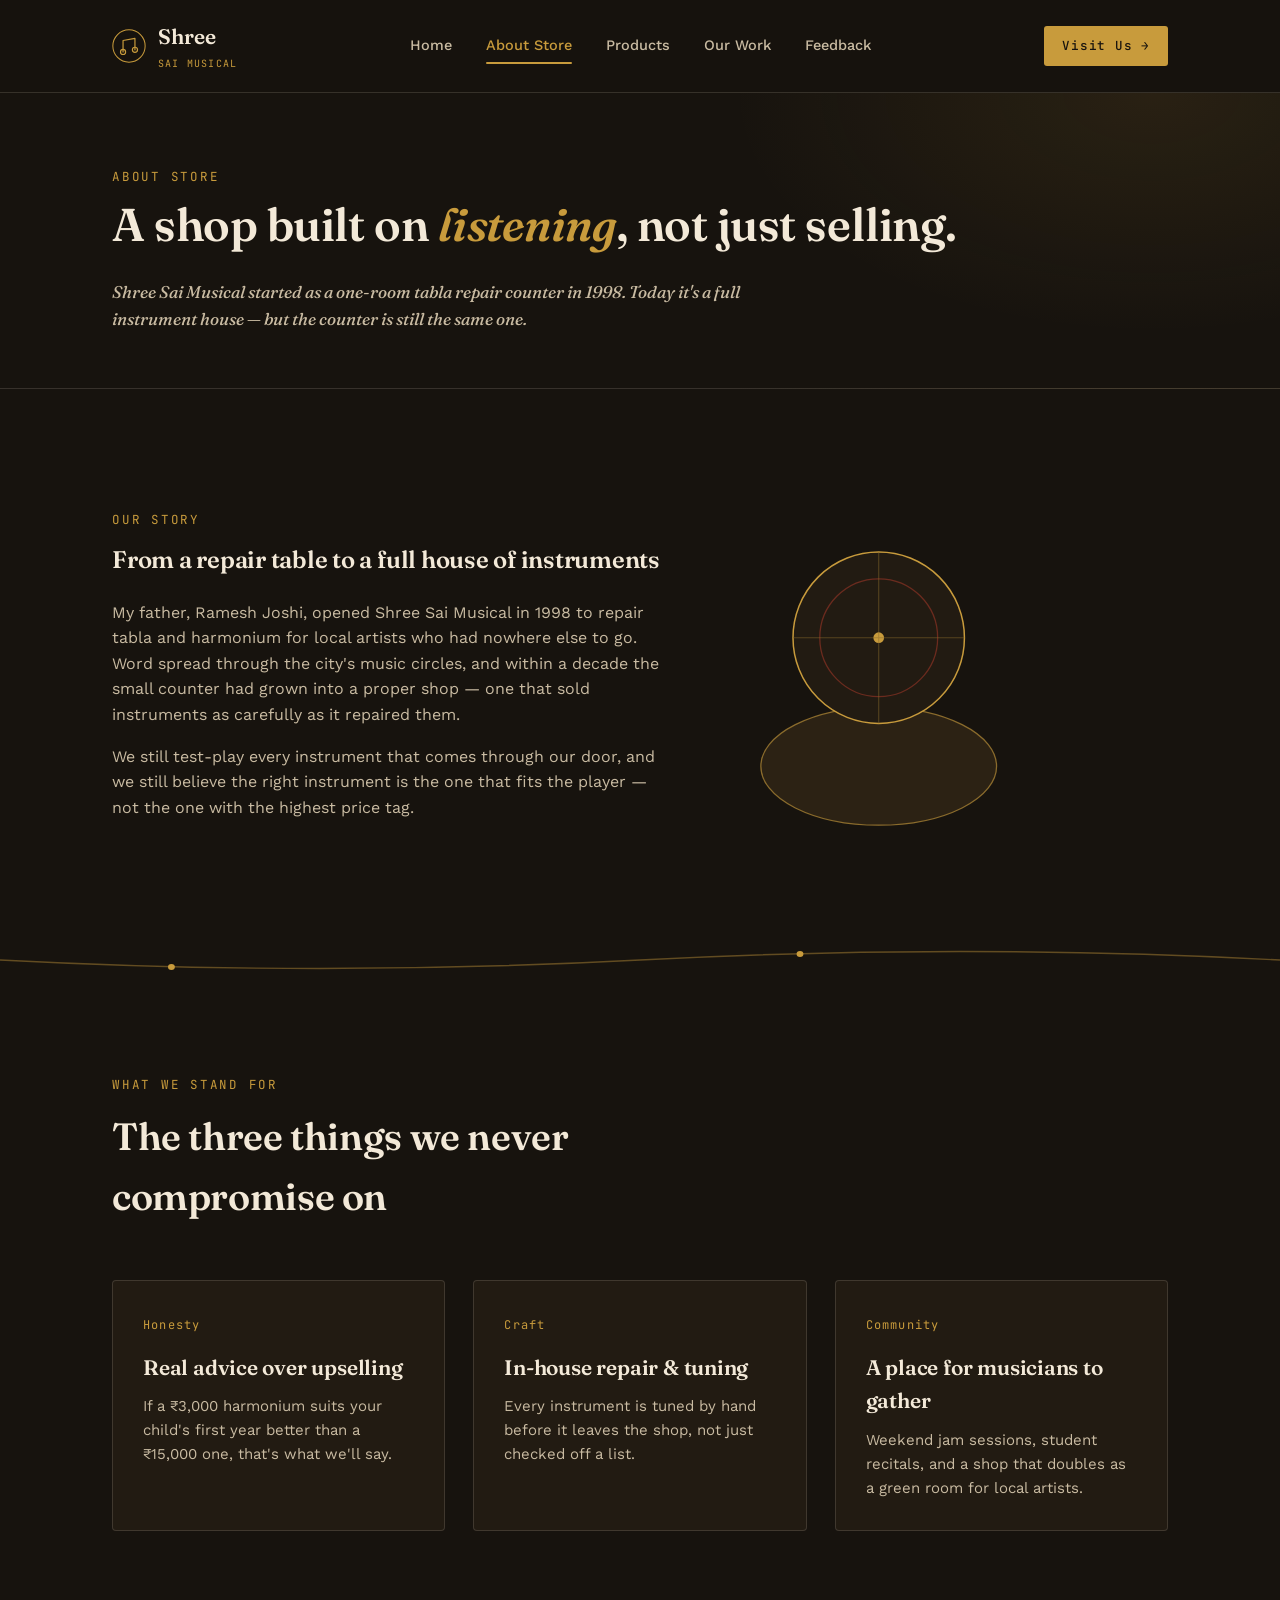
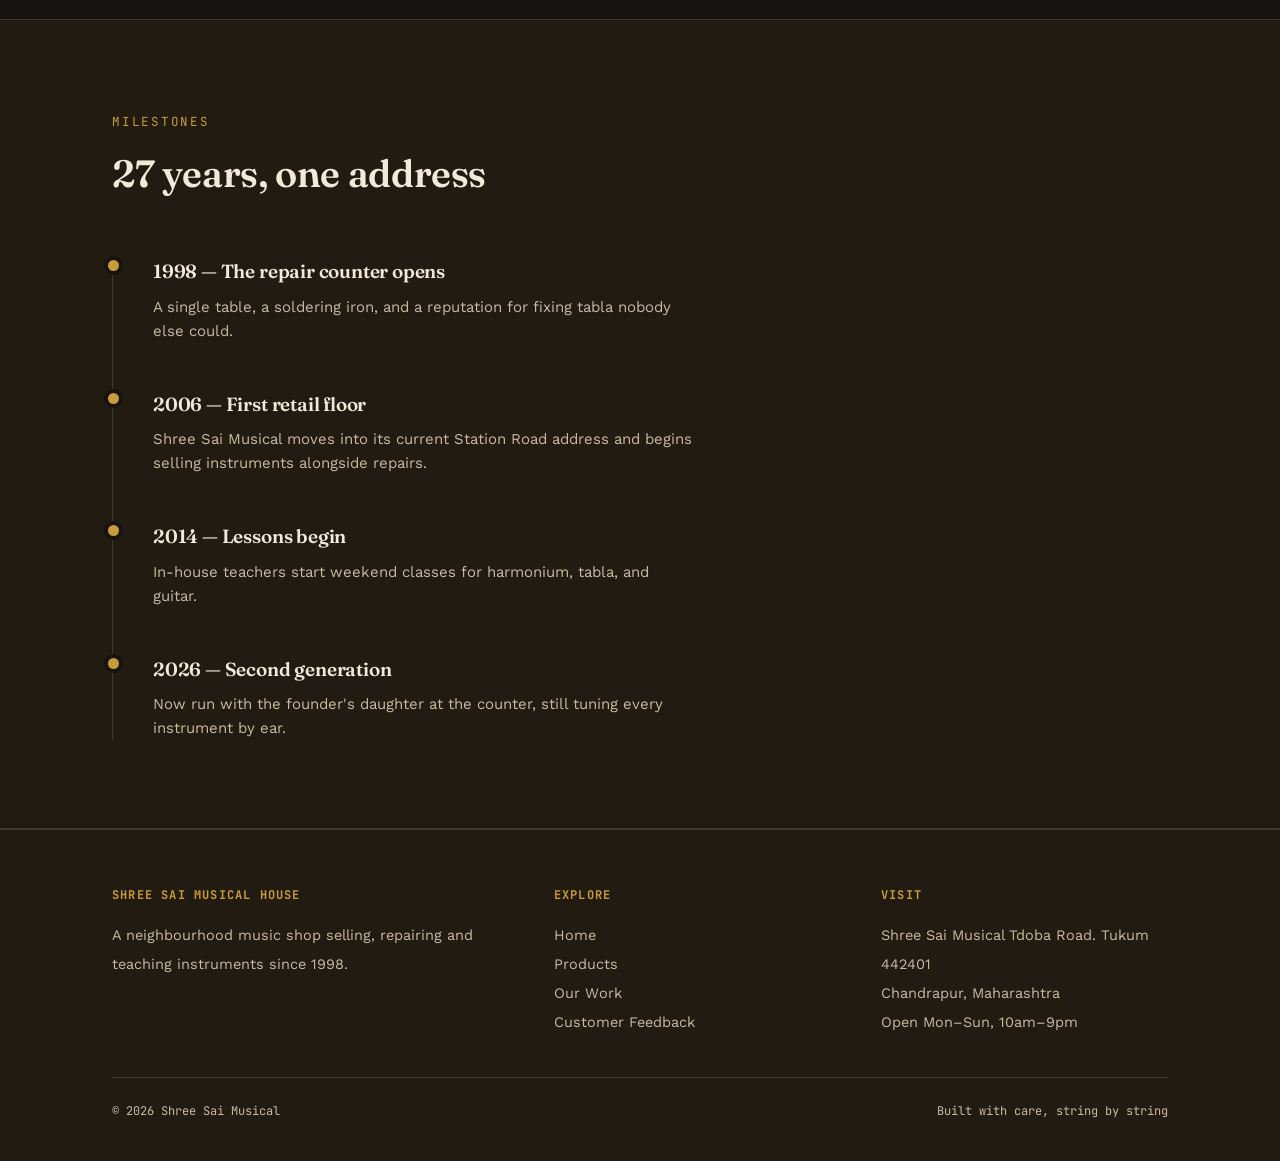
==== about.html @ 944e34e3 "Add files via upload" ====
<!DOCTYPE html>
<html lang="en">
<head>
<meta charset="UTF-8">
<meta name="viewport" content="width=device-width, initial-scale=1.0">
<title>About Store — Shree Sai Musical</title>
<link rel="stylesheet" href="styles.css">
</head>
<body>

<header class="site-header">
  <nav class="nav">
    <a href="index.html" class="brand">
      <svg class="brand-mark" viewBox="0 0 40 40" fill="none">
        <circle cx="20" cy="20" r="19" stroke="#C89B3C" stroke-width="1.2"/>
        <path d="M13 27V13.5L27 11v13.5" stroke="#C89B3C" stroke-width="1.4" stroke-linecap="round" stroke-linejoin="round"/>
        <circle cx="13" cy="27" r="3" stroke="#C89B3C" stroke-width="1.4"/>
        <circle cx="27" cy="24.5" r="3" stroke="#C89B3C" stroke-width="1.4"/>
      </svg>
      <span>Shree<small> Sai Musical</small></span>
    </a>
    <ul class="nav-links">
      <li><a href="index.html">Home</a></li>
      <li><a href="about.html" class="active">About Store</a></li>
      <li><a href="products.html">Products</a></li>
      <li><a href="work.html">Our Work</a></li>
      <li><a href="feedback.html">Feedback</a></li>
    </ul>
    <a href="feedback.html" class="nav-cta">Visit Us →</a>
  </nav>
</header>

<section class="page-hero">
  <div class="wrap">
    <span class="eyebrow">About Store</span>
    <h1>A shop built on <em style="color:var(--brass); font-style:italic;">listening</em>, not just selling.</h1>
    <p class="lede">Shree Sai Musical started as a one-room tabla repair counter in 1998. Today it's a full instrument house — but the counter is still the same one.</p>
  </div>
</section>

<section>
  <div class="wrap hero-grid">
    <div>
      <span class="eyebrow">Our Story</span>
      <h2 style="margin-top:10px;">From a repair table to a full house of instruments</h2>
      <p style="margin-top:20px; color:var(--paper-dim); max-width:56ch;">
        My father, Ramesh Joshi, opened Shree Sai Musical in 1998 to repair tabla and harmonium for local artists who had nowhere else to go.
        Word spread through the city's music circles, and within a decade the small counter had grown into a proper shop — one that
        sold instruments as carefully as it repaired them.
      </p>
      <p style="margin-top:16px; color:var(--paper-dim); max-width:56ch;">
        We still test-play every instrument that comes through our door, and we still believe the right instrument is the one that
        fits the player — not the one with the highest price tag.
      </p>
    </div>
    <div class="hero-art">
      <svg viewBox="0 0 420 340" width="100%">
        <ellipse cx="150" cy="270" rx="110" ry="55" fill="#2C2214" stroke="#8A6B2C" stroke-width="1.2"/>
        <ellipse cx="150" cy="150" rx="80" ry="80" fill="#221B12" stroke="#C89B3C" stroke-width="1.4"/>
        <ellipse cx="150" cy="150" rx="55" ry="55" fill="none" stroke="#8A3324" stroke-width="1.2" opacity="0.7"/>
        <circle cx="150" cy="150" r="5" fill="#C89B3C"/>
        <g stroke="#8A6B2C" stroke-width="1" opacity="0.5">
          <line x1="70" y1="150" x2="230" y2="150"/>
          <line x1="150" y1="70" x2="150" y2="230"/>
        </g>
      </svg>
    </div>
  </div>
</section>

<svg class="string-divider" viewBox="0 0 1120 46" preserveAspectRatio="none">
  <path d="M0,23 Q280,40 560,23 T1120,23"/>
  <circle cx="150" cy="30" r="3"/>
  <circle cx="700" cy="17" r="3"/>
</svg>

<section>
  <div class="wrap">
    <div class="section-head">
      <span class="eyebrow">What We Stand For</span>
      <h2>The three things we never compromise on</h2>
    </div>
    <div class="grid grid-3">
      <div class="card">
        <span class="num">Honesty</span>
        <h3>Real advice over upselling</h3>
        <p>If a ₹3,000 harmonium suits your child's first year better than a ₹15,000 one, that's what we'll say.</p>
      </div>
      <div class="card">
        <span class="num">Craft</span>
        <h3>In-house repair &amp; tuning</h3>
        <p>Every instrument is tuned by hand before it leaves the shop, not just checked off a list.</p>
      </div>
      <div class="card">
        <span class="num">Community</span>
        <h3>A place for musicians to gather</h3>
        <p>Weekend jam sessions, student recitals, and a shop that doubles as a green room for local artists.</p>
      </div>
    </div>
  </div>
</section>

<section class="panel" style="border-left:none; border-right:none;">
  <div class="wrap">
    <div class="section-head">
      <span class="eyebrow">Milestones</span>
      <h2>27 years, one address</h2>
    </div>
    <div class="timeline">
      <div class="timeline-item">
        <h3>1998 — The repair counter opens</h3>
        <p>A single table, a soldering iron, and a reputation for fixing tabla nobody else could.</p>
      </div>
      <div class="timeline-item">
        <h3>2006 — First retail floor</h3>
        <p>Shree Sai Musical moves into its current Station Road address and begins selling instruments alongside repairs.</p>
      </div>
      <div class="timeline-item">
        <h3>2014 — Lessons begin</h3>
        <p>In-house teachers start weekend classes for harmonium, tabla, and guitar.</p>
      </div>
      <div class="timeline-item">
        <h3>2026 — Second generation</h3>
        <p>Now run with the founder's daughter at the counter, still tuning every instrument by ear.</p>
      </div>
    </div>
  </div>
</section>

<footer>
  <div class="wrap">
    <div class="footer-grid">
      <div>
        <h4>Shree Sai Musical House</h4>
        <p>A neighbourhood music shop selling, repairing and teaching instruments since 1998.</p>
      </div>
      <div>
        <h4>Explore</h4>
        <p><a href="index.html">Home</a><br>
        <a href="products.html">Products</a><br>
        <a href="work.html">Our Work</a><br>
        <a href="feedback.html">Customer Feedback</a></p>
      </div>
      <div>
        <h4>Visit</h4>
                <p>Shree Sai Musical Tdoba Road. Tukum  442401<br>Chandrapur, Maharashtra<br>Open Mon–Sun, 10am–9pm</p>

      </div>
    </div>
    <div class="footer-bottom">
      <span>© 2026 Shree Sai Musical
      </span>
      <span>Built with care, string by string</span>
    </div>
  </div>
</footer>

</body>
</html>
---- styles.css ----
/* ============================================================
   SurTaal Musical House — Design Tokens
   Palette: instrument-wood + brass + tabla-red
   Type: Fraunces (display) / Work Sans (body) / JetBrains Mono (utility)
   Signature: the "taut string" divider — a plucked line between sections
   ============================================================ */

@import url('https://fonts.googleapis.com/css2?family=Fraunces:ital,opsz,wght@0,9..144,300;0,9..144,450;0,9..144,600;0,9..144,700;1,9..144,450&family=Work+Sans:wght@300;400;500;600&family=JetBrains+Mono:wght@400;500&display=swap');

:root{
  --ink:        #17130E;   /* near-black warm wood, base background */
  --ink-soft:   #221B12;   /* panel background, one step up */
  --ink-softer: #2C2214;   /* card / hover background */
  --paper:      #F3E9D8;   /* warm cream — primary text on dark */
  --paper-dim:  #C9BBA2;   /* secondary text on dark */
  --brass:      #C89B3C;   /* signature accent — frets, strings, CTAs */
  --brass-soft: #8A6B2C;   /* muted brass, borders */
  --maroon:     #8A3324;   /* tabla-red — secondary accent */
  --line:       rgba(243,233,216,0.14);

  --display: 'Fraunces', serif;
  --body: 'Work Sans', sans-serif;
  --mono: 'JetBrains Mono', monospace;

  --container: 1120px;
}

*{ box-sizing: border-box; margin:0; padding:0; }

html{ scroll-behavior: smooth; }

body{
  background: var(--ink);
  color: var(--paper);
  font-family: var(--body);
  font-weight: 400;
  line-height: 1.6;
  -webkit-font-smoothing: antialiased;
}

img{ max-width:100%; display:block; }
a{ color: inherit; text-decoration: none; }
ul{ list-style: none; }

.wrap{
  max-width: var(--container);
  margin: 0 auto;
  padding: 0 32px;
}

/* ---------- Typography ---------- */

h1,h2,h3{
  font-family: var(--display);
  font-weight: 600;
  letter-spacing: -0.01em;
  color: var(--paper);
}

.eyebrow{
  font-family: var(--mono);
  font-size: 12.5px;
  letter-spacing: 0.14em;
  text-transform: uppercase;
  color: var(--brass);
}

.lede{
  font-family: var(--display);
  font-style: italic;
  font-weight: 450;
  color: var(--paper-dim);
}

/* ---------- Header / Nav ---------- */

.site-header{
  position: sticky;
  top: 0;
  z-index: 50;
  background: rgba(23,19,14,0.92);
  backdrop-filter: blur(8px);
  border-bottom: 1px solid var(--line);
}

.nav{
  display:flex;
  align-items:center;
  justify-content: space-between;
  padding: 20px 32px;
  max-width: var(--container);
  margin: 0 auto;
}

.brand{
  display:flex;
  align-items:center;
  gap:12px;
  font-family: var(--display);
  font-size: 21px;
  font-weight: 600;
  color: var(--paper);
}

.brand small{
  display:block;
  font-family: var(--mono);
  font-size: 10px;
  letter-spacing: 0.12em;
  color: var(--brass);
  font-weight: 400;
  text-transform: uppercase;
  margin-top: 2px;
}

.brand-mark{
  width: 34px; height: 34px;
  flex-shrink:0;
}

.nav-links{
  display:flex;
  gap: 34px;
  font-size: 14.5px;
  font-weight: 500;
  color: var(--paper-dim);
}

.nav-links a{
  position:relative;
  padding: 4px 0;
  transition: color .2s ease;
}
.nav-links a:hover{ color: var(--brass); }
.nav-links a.active{ color: var(--brass); }
.nav-links a.active::after{
  content:"";
  position:absolute;
  left:0; right:0; bottom:-6px;
  height:2px;
  background: var(--brass);
  border-radius: 2px;
}

.nav-cta{
  font-family: var(--mono);
  font-size: 12.5px;
  letter-spacing: 0.06em;
  color: var(--ink);
  background: var(--brass);
  padding: 10px 18px;
  border-radius: 3px;
  font-weight: 500;
  white-space: nowrap;
  transition: background .2s ease, transform .2s ease;
}
.nav-cta:hover{ background:#DDB158; transform: translateY(-1px); }

/* mobile nav toggle */
.nav-toggle{ display:none; }

/* ---------- Signature string divider ---------- */

.string-divider{
  width:100%;
  height: 46px;
  display:block;
  overflow:visible;
}
.string-divider path{
  fill:none;
  stroke: var(--brass-soft);
  stroke-width: 1.4;
  opacity: 0.65;
}
.string-divider circle{
  fill: var(--brass);
}

/* ---------- Buttons ---------- */

.btn{
  display:inline-flex;
  align-items:center;
  gap:10px;
  font-family: var(--mono);
  font-size: 13px;
  letter-spacing: 0.05em;
  padding: 14px 26px;
  border-radius: 3px;
  transition: all .2s ease;
  border: 1px solid transparent;
  cursor:pointer;
}
.btn-primary{
  background: var(--brass);
  color: var(--ink);
  font-weight: 500;
}
.btn-primary:hover{ background:#DDB158; transform: translateY(-1px); }

.btn-ghost{
  border-color: var(--brass-soft);
  color: var(--paper);
}
.btn-ghost:hover{ border-color: var(--brass); color: var(--brass); }

/* ---------- Hero ---------- */

.hero{
  position: relative;
  padding: 100px 0 90px;
  background:
    radial-gradient(ellipse 900px 500px at 85% -10%, rgba(200,155,60,0.14), transparent 60%),
    var(--ink);
  border-bottom: 1px solid var(--line);
  overflow:hidden;
}

.hero-grid{
  display:grid;
  grid-template-columns: 1.1fr 0.9fr;
  gap: 56px;
  align-items:center;
}

.hero h1{
  font-size: clamp(38px, 5vw, 58px);
  line-height: 1.08;
}
.hero h1 em{
  color: var(--brass);
  font-style: italic;
}

.hero p.lede{
  margin-top: 22px;
  font-size: 19px;
  max-width: 46ch;
}

.hero-actions{
  margin-top: 34px;
  display:flex;
  gap: 16px;
  flex-wrap:wrap;
}

.hero-art{
  position:relative;
}

/* ---------- Sections ---------- */

section{
  padding: 88px 0;
}

.section-head{
  max-width: 640px;
  margin-bottom: 52px;
}
.section-head h2{
  font-size: clamp(28px, 3.4vw, 38px);
  margin-top: 10px;
}

.panel{
  background: var(--ink-soft);
  border: 1px solid var(--line);
}

/* ---------- Cards / Grids ---------- */

.grid{
  display:grid;
  gap: 28px;
}
.grid-3{ grid-template-columns: repeat(3, 1fr); }
.grid-2{ grid-template-columns: repeat(2, 1fr); }
.grid-4{ grid-template-columns: repeat(4, 1fr); }

.card{
  background: var(--ink-soft);
  border: 1px solid var(--line);
  border-radius: 4px;
  padding: 30px;
  transition: border-color .25s ease, transform .25s ease;
}
.card:hover{
  border-color: var(--brass-soft);
  transform: translateY(-3px);
}

.card .num{
  font-family: var(--mono);
  font-size: 12px;
  color: var(--brass);
  letter-spacing: 0.1em;
}

.card h3{
  font-size: 21px;
  margin-top: 14px;
  margin-bottom: 10px;
}

.card p{
  color: var(--paper-dim);
  font-size: 15px;
}

/* ---------- Footer ---------- */

footer{
  border-top: 1px solid var(--line);
  padding: 56px 0 40px;
  background: var(--ink-soft);
}

.footer-grid{
  display:grid;
  grid-template-columns: 1.4fr 1fr 1fr;
  gap: 40px;
  margin-bottom: 40px;
}

footer h4{
  font-family: var(--mono);
  font-size: 12px;
  letter-spacing: 0.1em;
  text-transform: uppercase;
  color: var(--brass);
  margin-bottom: 16px;
}

footer p, footer a{
  color: var(--paper-dim);
  font-size: 14.5px;
  line-height: 2;
}
footer a:hover{ color: var(--brass); }

.footer-bottom{
  border-top: 1px solid var(--line);
  padding-top: 24px;
  display:flex;
  justify-content: space-between;
  font-family: var(--mono);
  font-size: 12px;
  color: var(--paper-dim);
  flex-wrap:wrap;
  gap:10px;
}

/* ---------- Page hero (inner pages) ---------- */

.page-hero{
  padding: 70px 0 56px;
  border-bottom: 1px solid var(--line);
  background: radial-gradient(ellipse 700px 400px at 90% 0%, rgba(200,155,60,0.10), transparent 60%);
}
.page-hero h1{ font-size: clamp(34px, 4.4vw, 46px); }
.page-hero .lede{ margin-top:16px; font-size:17px; max-width:60ch; }

/* ---------- Tag / price / meta ---------- */

.tag{
  display:inline-block;
  font-family: var(--mono);
  font-size: 11.5px;
  letter-spacing: 0.08em;
  text-transform: uppercase;
  color: var(--maroon);
  background: rgba(138,51,36,0.14);
  border: 1px solid rgba(138,51,36,0.35);
  padding: 4px 10px;
  border-radius: 20px;
  margin-bottom: 14px;
}

.price{
  font-family: var(--mono);
  color: var(--brass);
  font-size: 15px;
}

/* ---------- Quote / testimonial ---------- */

.quote-card{
  background: var(--ink-soft);
  border: 1px solid var(--line);
  border-left: 3px solid var(--brass);
  border-radius: 4px;
  padding: 32px;
}
.quote-card p.quote-text{
  font-family: var(--display);
  font-style: italic;
  font-size: 19px;
  color: var(--paper);
  line-height: 1.55;
  margin-bottom: 20px;
}
.quote-person{
  display:flex;
  align-items:center;
  gap:12px;
}
.quote-avatar{
  width:40px; height:40px;
  border-radius:50%;
  background: linear-gradient(135deg, var(--brass), var(--maroon));
  display:flex; align-items:center; justify-content:center;
  font-family: var(--mono);
  font-weight:600;
  color: var(--ink);
  font-size:14px;
  flex-shrink:0;
}
.quote-person .name{ font-weight:600; font-size:14.5px; color:var(--paper); }
.quote-person .role{ font-size:12.5px; color:var(--paper-dim); }
.stars{ color: var(--brass); font-size:14px; letter-spacing:2px; margin-bottom:10px; }

/* ---------- Stats strip ---------- */

.stats{
  display:grid;
  grid-template-columns: repeat(4,1fr);
  border-top: 1px solid var(--line);
  border-bottom: 1px solid var(--line);
}
.stat{
  padding: 36px 28px;
  border-right: 1px solid var(--line);
}
.stat:last-child{ border-right:none; }
.stat .val{
  font-family: var(--display);
  font-size: 34px;
  color: var(--brass);
}
.stat .label{
  font-family: var(--mono);
  font-size: 11.5px;
  letter-spacing:0.08em;
  text-transform:uppercase;
  color: var(--paper-dim);
  margin-top:6px;
}

/* ---------- Timeline (Our Work / process) ---------- */

.timeline{
  position:relative;
  padding-left: 40px;
  border-left: 1px solid var(--line);
}
.timeline-item{
  position:relative;
  padding-bottom: 46px;
}
.timeline-item:last-child{ padding-bottom:0; }
.timeline-item::before{
  content:"";
  position:absolute;
  left:-45px;
  top:4px;
  width:11px; height:11px;
  border-radius:50%;
  background: var(--brass);
  box-shadow: 0 0 0 4px var(--ink);
}
.timeline-item h3{ font-size:19px; margin-bottom:8px; }
.timeline-item p{ color:var(--paper-dim); font-size:15px; max-width:60ch; }

/* ---------- Responsive ---------- */

@media (max-width: 860px){
  .nav-links{ display:none; }
  .hero-grid{ grid-template-columns: 1fr; }
  .grid-3, .grid-4, .grid-2{ grid-template-columns: 1fr; }
  .footer-grid{ grid-template-columns: 1fr; }
  .stats{ grid-template-columns: repeat(2,1fr); }
  .stat{ border-bottom: 1px solid var(--line); }
}

/* ---------- Reduced motion ---------- */
@media (prefers-reduced-motion: reduce){
  html{ scroll-behavior: auto; }
  *{ transition: none !important; }
}

/* ---------- Focus visibility ---------- */
a:focus-visible, button:focus-visible{
  outline: 2px solid var(--brass);
  outline-offset: 3px;
}
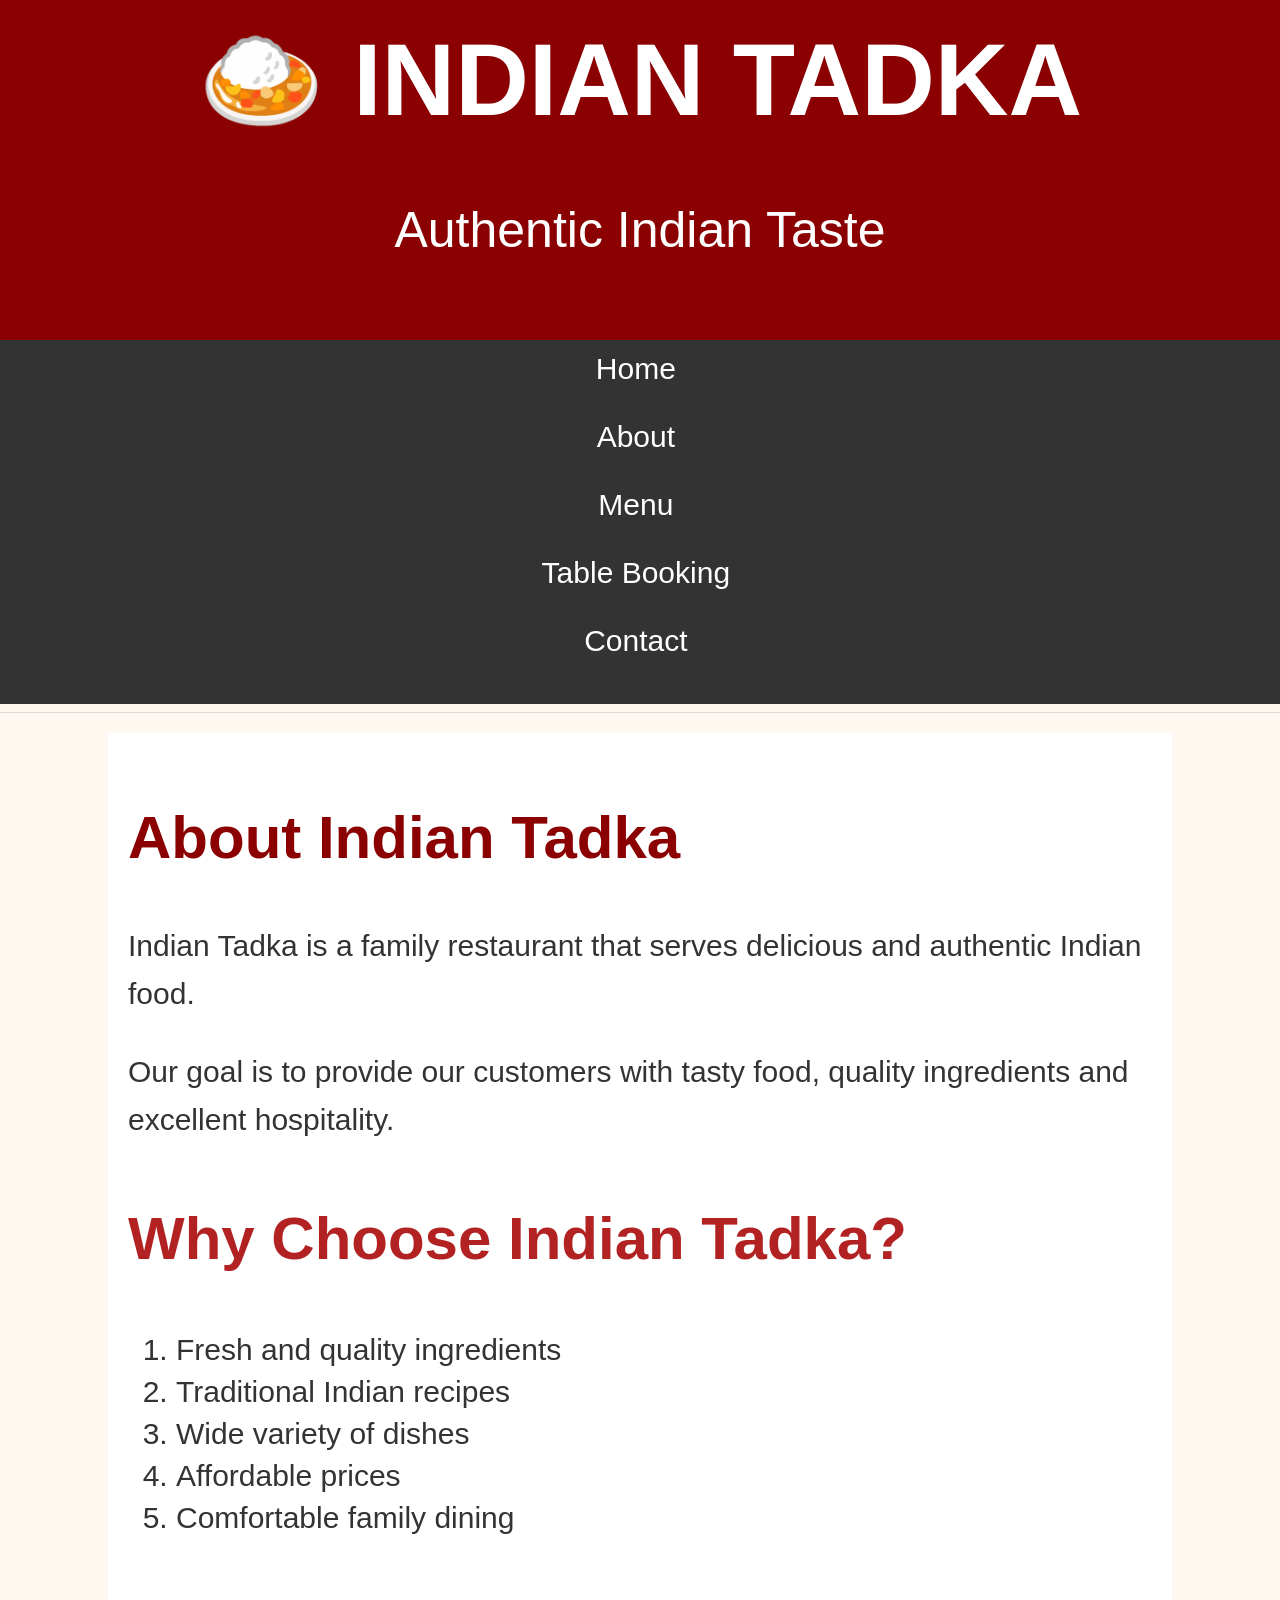
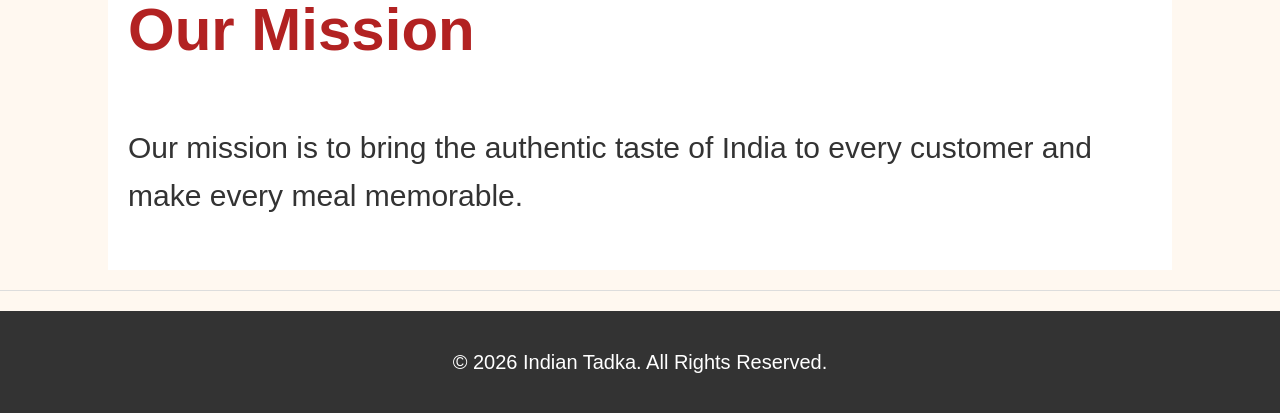
==== commit 5c979e17: "Add files via upload" ====
--- a/about.html
+++ b/about.html
@@ -1,159 +1,64 @@
-<!DOCTYPE html>
-<html lang="en">
-<head>
-<meta charset="UTF-8">
-<meta name="viewport" content="width=device-width, initial-scale=1.0">
-<title>About Store — Shree Sai Musical</title>
-<link rel="stylesheet" href="styles.css">
-</head>
-<body>
-
-<header class="site-header">
-  <nav class="nav">
-    <a href="index.html" class="brand">
-      <svg class="brand-mark" viewBox="0 0 40 40" fill="none">
-        <circle cx="20" cy="20" r="19" stroke="#C89B3C" stroke-width="1.2"/>
-        <path d="M13 27V13.5L27 11v13.5" stroke="#C89B3C" stroke-width="1.4" stroke-linecap="round" stroke-linejoin="round"/>
-        <circle cx="13" cy="27" r="3" stroke="#C89B3C" stroke-width="1.4"/>
-        <circle cx="27" cy="24.5" r="3" stroke="#C89B3C" stroke-width="1.4"/>
-      </svg>
-      <span>Shree<small> Sai Musical</small></span>
-    </a>
-    <ul class="nav-links">
-      <li><a href="index.html">Home</a></li>
-      <li><a href="about.html" class="active">About Store</a></li>
-      <li><a href="products.html">Products</a></li>
-      <li><a href="work.html">Our Work</a></li>
-      <li><a href="feedback.html">Feedback</a></li>
-    </ul>
-    <a href="feedback.html" class="nav-cta">Visit Us →</a>
-  </nav>
-</header>
-
-<section class="page-hero">
-  <div class="wrap">
-    <span class="eyebrow">About Store</span>
-    <h1>A shop built on <em style="color:var(--brass); font-style:italic;">listening</em>, not just selling.</h1>
-    <p class="lede">Shree Sai Musical started as a one-room tabla repair counter in 1998. Today it's a full instrument house — but the counter is still the same one.</p>
-  </div>
-</section>
-
-<section>
-  <div class="wrap hero-grid">
-    <div>
-      <span class="eyebrow">Our Story</span>
-      <h2 style="margin-top:10px;">From a repair table to a full house of instruments</h2>
-      <p style="margin-top:20px; color:var(--paper-dim); max-width:56ch;">
-        My father, Ramesh Joshi, opened Shree Sai Musical in 1998 to repair tabla and harmonium for local artists who had nowhere else to go.
-        Word spread through the city's music circles, and within a decade the small counter had grown into a proper shop — one that
-        sold instruments as carefully as it repaired them.
-      </p>
-      <p style="margin-top:16px; color:var(--paper-dim); max-width:56ch;">
-        We still test-play every instrument that comes through our door, and we still believe the right instrument is the one that
-        fits the player — not the one with the highest price tag.
-      </p>
-    </div>
-    <div class="hero-art">
-      <svg viewBox="0 0 420 340" width="100%">
-        <ellipse cx="150" cy="270" rx="110" ry="55" fill="#2C2214" stroke="#8A6B2C" stroke-width="1.2"/>
-        <ellipse cx="150" cy="150" rx="80" ry="80" fill="#221B12" stroke="#C89B3C" stroke-width="1.4"/>
-        <ellipse cx="150" cy="150" rx="55" ry="55" fill="none" stroke="#8A3324" stroke-width="1.2" opacity="0.7"/>
-        <circle cx="150" cy="150" r="5" fill="#C89B3C"/>
-        <g stroke="#8A6B2C" stroke-width="1" opacity="0.5">
-          <line x1="70" y1="150" x2="230" y2="150"/>
-          <line x1="150" y1="70" x2="150" y2="230"/>
-        </g>
-      </svg>
-    </div>
-  </div>
-</section>
-
-<svg class="string-divider" viewBox="0 0 1120 46" preserveAspectRatio="none">
-  <path d="M0,23 Q280,40 560,23 T1120,23"/>
-  <circle cx="150" cy="30" r="3"/>
-  <circle cx="700" cy="17" r="3"/>
-</svg>
-
-<section>
-  <div class="wrap">
-    <div class="section-head">
-      <span class="eyebrow">What We Stand For</span>
-      <h2>The three things we never compromise on</h2>
-    </div>
-    <div class="grid grid-3">
-      <div class="card">
-        <span class="num">Honesty</span>
-        <h3>Real advice over upselling</h3>
-        <p>If a ₹3,000 harmonium suits your child's first year better than a ₹15,000 one, that's what we'll say.</p>
-      </div>
-      <div class="card">
-        <span class="num">Craft</span>
-        <h3>In-house repair &amp; tuning</h3>
-        <p>Every instrument is tuned by hand before it leaves the shop, not just checked off a list.</p>
-      </div>
-      <div class="card">
-        <span class="num">Community</span>
-        <h3>A place for musicians to gather</h3>
-        <p>Weekend jam sessions, student recitals, and a shop that doubles as a green room for local artists.</p>
-      </div>
-    </div>
-  </div>
-</section>
-
-<section class="panel" style="border-left:none; border-right:none;">
-  <div class="wrap">
-    <div class="section-head">
-      <span class="eyebrow">Milestones</span>
-      <h2>27 years, one address</h2>
-    </div>
-    <div class="timeline">
-      <div class="timeline-item">
-        <h3>1998 — The repair counter opens</h3>
-        <p>A single table, a soldering iron, and a reputation for fixing tabla nobody else could.</p>
-      </div>
-      <div class="timeline-item">
-        <h3>2006 — First retail floor</h3>
-        <p>Shree Sai Musical moves into its current Station Road address and begins selling instruments alongside repairs.</p>
-      </div>
-      <div class="timeline-item">
-        <h3>2014 — Lessons begin</h3>
-        <p>In-house teachers start weekend classes for harmonium, tabla, and guitar.</p>
-      </div>
-      <div class="timeline-item">
-        <h3>2026 — Second generation</h3>
-        <p>Now run with the founder's daughter at the counter, still tuning every instrument by ear.</p>
-      </div>
-    </div>
-  </div>
-</section>
-
-<footer>
-  <div class="wrap">
-    <div class="footer-grid">
-      <div>
-        <h4>Shree Sai Musical House</h4>
-        <p>A neighbourhood music shop selling, repairing and teaching instruments since 1998.</p>
-      </div>
-      <div>
-        <h4>Explore</h4>
-        <p><a href="index.html">Home</a><br>
-        <a href="products.html">Products</a><br>
-        <a href="work.html">Our Work</a><br>
-        <a href="feedback.html">Customer Feedback</a></p>
-      </div>
-      <div>
-        <h4>Visit</h4>
-                <p>Shree Sai Musical Tdoba Road. Tukum  442401<br>Chandrapur, Maharashtra<br>Open Mon–Sun, 10am–9pm</p>
-
-      </div>
-    </div>
-    <div class="footer-bottom">
-      <span>© 2026 Shree Sai Musical
-      </span>
-      <span>Built with care, string by string</span>
-    </div>
-  </div>
-</footer>
-
-</body>
-</html>
+<!DOCTYPE html>
+<html>
+<head>
+    <title>Indian Tadka - About</title>
+</head>
+<body>
+
+    <header>
+        <link rel="stylesheet" href="base.css">
+        <h1  style="font-size: 102px;">🍛 INDIAN TADKA</h1>
+        <p  style="font-size: 50px;">Authentic Indian Taste</p>
+    </header>
+
+    <center>
+
+    <nav style="font-size: 30px;">
+        |<a href="index.html">Home</a> | <br><br>
+        |<a href="about.html">About</a> | <br><br>
+        |<a href="menu.html">Menu</a> | <br><br>
+        |<a href="booking.html">Table Booking</a> | <br><br>
+        |<a href="contact.html">Contact</a> | <br><br>
+    </nav>
+    </center>
+    <hr>
+
+    <main>
+        <h2  style="font-size: 60px;">About Indian Tadka</h2>
+
+        <p  style="font-size: 30px;">
+            Indian Tadka is a family restaurant that serves delicious
+            and authentic Indian food.
+        </p>
+
+        <p  style="font-size: 30px;">
+            Our goal is to provide our customers with tasty food,
+            quality ingredients and excellent hospitality.
+        </p  style="font-size: 60px;">
+
+        <h3  style="font-size: 60px;">Why Choose Indian Tadka?</h3>
+
+        <ol  style="font-size: 30px;">
+            <li>Fresh and quality ingredients</li>
+            <li>Traditional Indian recipes</li>
+            <li>Wide variety of dishes</li>
+            <li>Affordable prices</li>
+            <li>Comfortable family dining</li>
+        </ol>
+
+        <h3  style="font-size: 60px;">Our Mission</h3>
+
+        <p style="font-size: 30px;">
+            Our mission is to bring the authentic taste of India
+            to every customer and make every meal memorable.
+        </p>
+    </main>
+
+    <hr>
+
+    <footer>
+        <p  style="font-size: 20px;">© 2026 Indian Tadka. All Rights Reserved.</p>
+    </footer>
+
+</body>
+</html>
--- a/base.css
+++ b/base.css
@@ -0,0 +1,116 @@
+
+body {
+    font-family: Arial, sans-serif;
+    margin: 0;
+    padding: 0;
+    background-color: #fff8f0;
+    color: #333;
+}
+
+
+header {
+    background-color: #8b0000;
+    color: white;
+    text-align: center;
+    padding: 20px;
+}
+
+header h1 {
+    margin: 0;
+}
+
+
+nav {
+    background-color: #333;
+    text-align: center;
+    padding: 12px;
+}
+
+nav a {
+    color: white;
+    text-decoration: none;
+    margin: 10px;
+}
+
+nav a:hover {
+    color: orange;
+}
+
+
+hr {
+    border: 0;
+    border-top: 1px solid #ddd;
+}
+
+main {
+    width: 80%;
+    margin: 20px auto;
+    background-color: white;
+    padding: 20px;
+}
+
+
+h2 {
+    color: #8b0000;
+}
+
+h3 {
+    color: #b22222;
+}
+
+
+p {
+    line-height: 1.6;
+}
+
+
+li {
+    margin: 8px;
+}
+
+
+table {
+    border-collapse: collapse;
+    width: 80%;
+}
+
+th {
+    background-color: #8b0000;
+    color: white;
+}
+
+th, td {
+    padding: 10px;
+    text-align: left;
+}
+
+
+input, select, textarea {
+    padding: 8px;
+    margin-top: 5px;
+}
+
+input[type="submit"] {
+    background-color: #8b0000;
+    color: white;
+    border: none;
+    padding: 10px 20px;
+    cursor: pointer;
+}
+
+input[type="reset"] {
+    background-color: #555;
+    color: white;
+    border: none;
+    padding: 10px 20px;
+    cursor: pointer;
+}
+
+
+footer {
+    background-color: #333;
+    color: white;
+    text-align: center;
+    padding: 15px;
+    margin-top: 20px;
+}
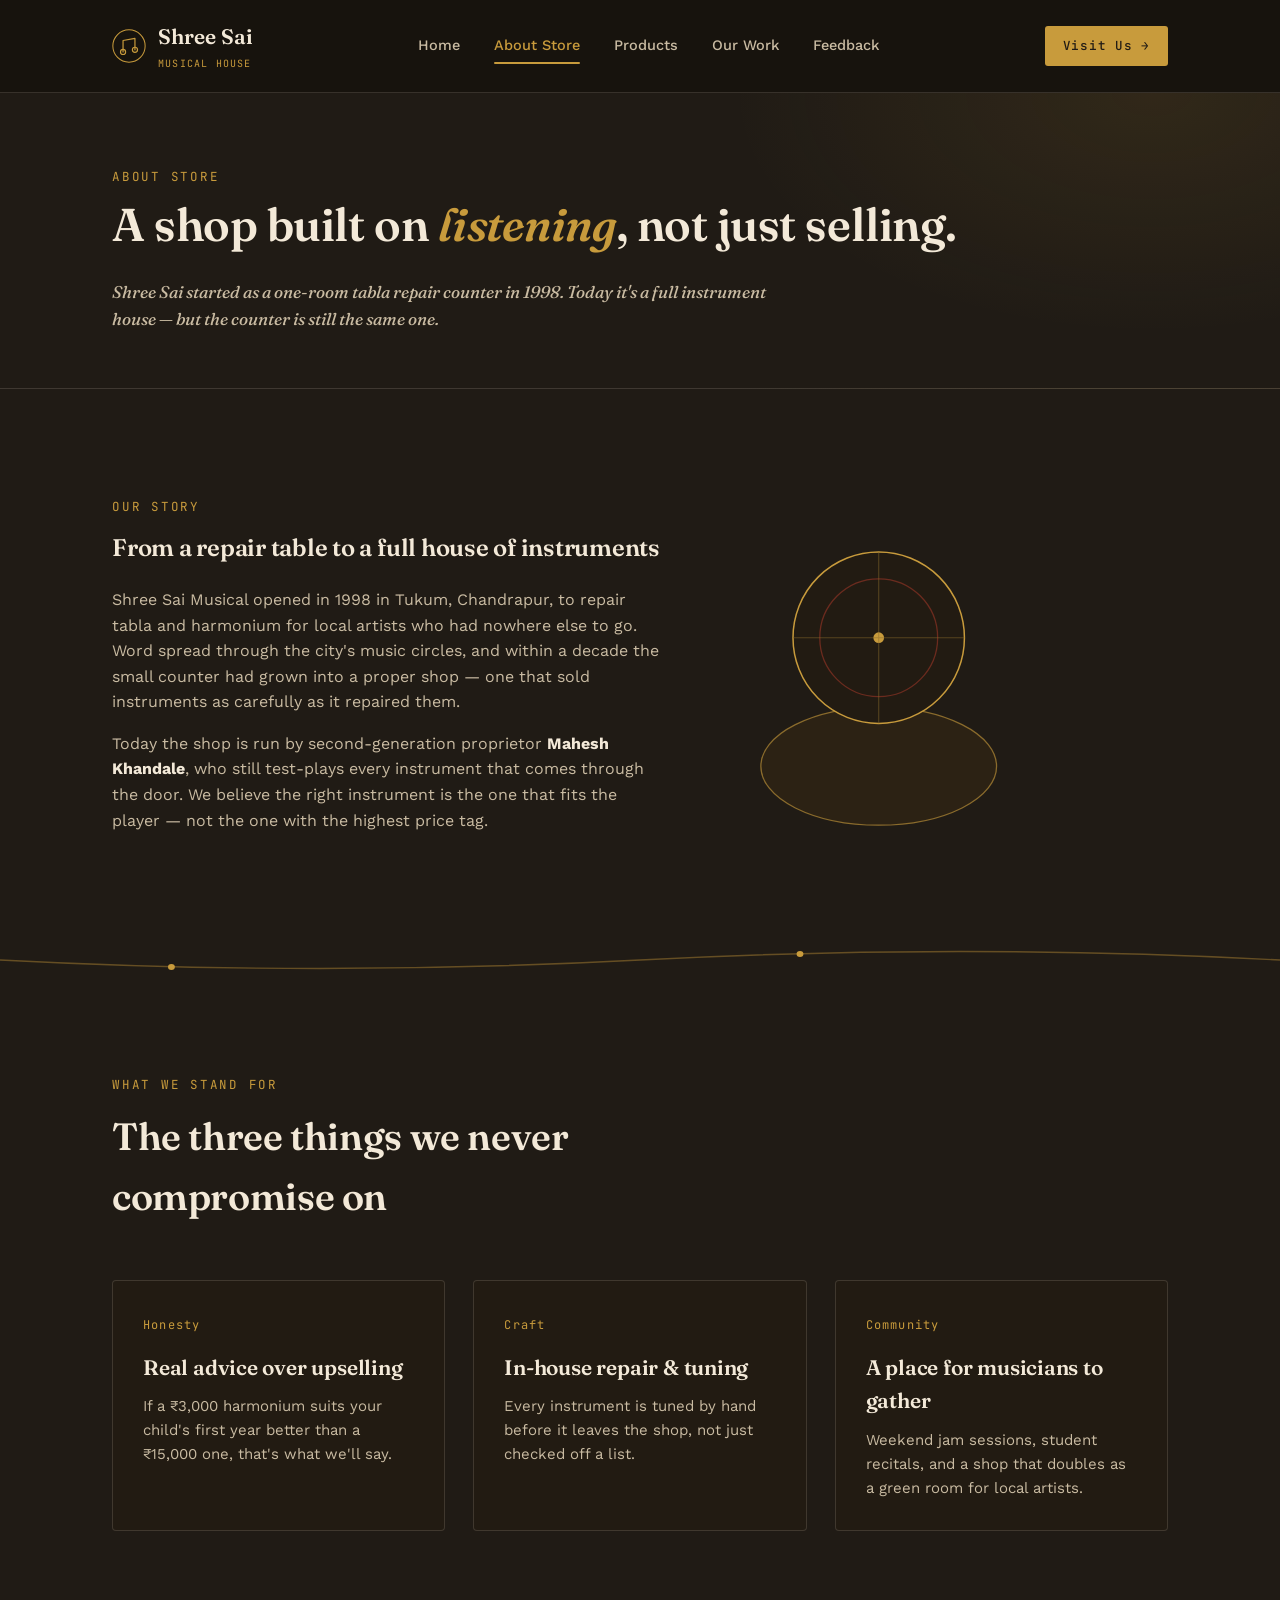
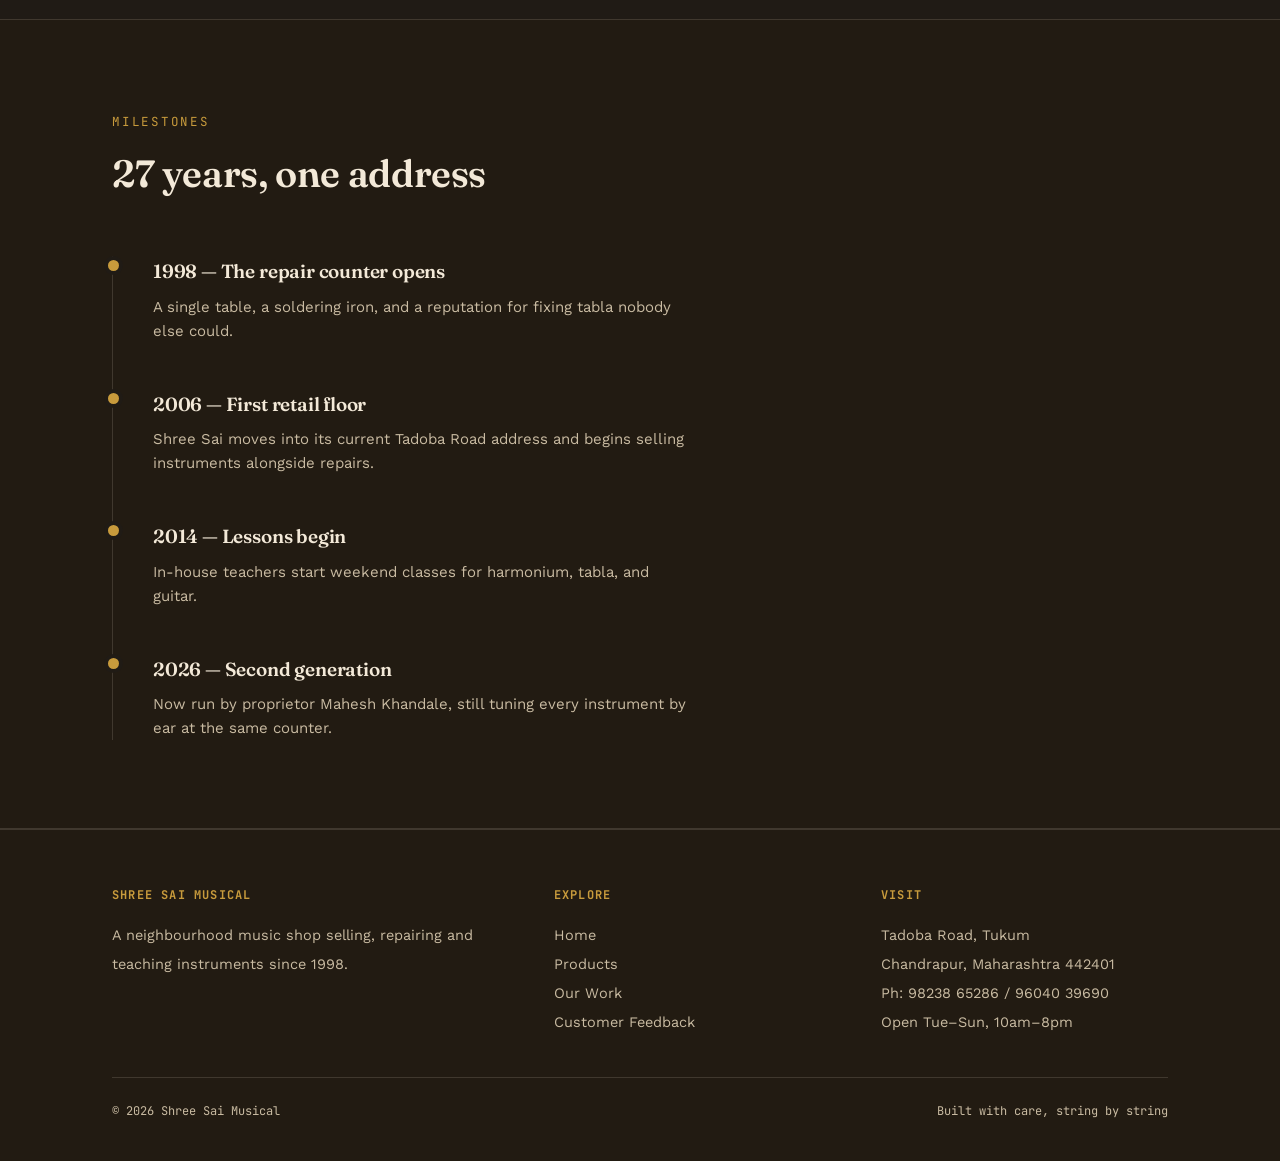
==== commit e97fbc0b: "Add files via upload" ====
--- a/about.html
+++ b/about.html
@@ -1,64 +1,158 @@
-<!DOCTYPE html>
-<html>
-<head>
-    <title>Indian Tadka - About</title>
-</head>
-<body>
-
-    <header>
-        <link rel="stylesheet" href="base.css">
-        <h1  style="font-size: 102px;">🍛 INDIAN TADKA</h1>
-        <p  style="font-size: 50px;">Authentic Indian Taste</p>
-    </header>
-
-    <center>
-
-    <nav style="font-size: 30px;">
-        |<a href="index.html">Home</a> | <br><br>
-        |<a href="about.html">About</a> | <br><br>
-        |<a href="menu.html">Menu</a> | <br><br>
-        |<a href="booking.html">Table Booking</a> | <br><br>
-        |<a href="contact.html">Contact</a> | <br><br>
-    </nav>
-    </center>
-    <hr>
-
-    <main>
-        <h2  style="font-size: 60px;">About Indian Tadka</h2>
-
-        <p  style="font-size: 30px;">
-            Indian Tadka is a family restaurant that serves delicious
-            and authentic Indian food.
-        </p>
-
-        <p  style="font-size: 30px;">
-            Our goal is to provide our customers with tasty food,
-            quality ingredients and excellent hospitality.
-        </p  style="font-size: 60px;">
-
-        <h3  style="font-size: 60px;">Why Choose Indian Tadka?</h3>
-
-        <ol  style="font-size: 30px;">
-            <li>Fresh and quality ingredients</li>
-            <li>Traditional Indian recipes</li>
-            <li>Wide variety of dishes</li>
-            <li>Affordable prices</li>
-            <li>Comfortable family dining</li>
-        </ol>
-
-        <h3  style="font-size: 60px;">Our Mission</h3>
-
-        <p style="font-size: 30px;">
-            Our mission is to bring the authentic taste of India
-            to every customer and make every meal memorable.
-        </p>
-    </main>
-
-    <hr>
-
-    <footer>
-        <p  style="font-size: 20px;">© 2026 Indian Tadka. All Rights Reserved.</p>
-    </footer>
-
-</body>
-</html>+<!DOCTYPE html>
+<html lang="en">
+<head>
+<meta charset="UTF-8">
+<meta name="viewport" content="width=device-width, initial-scale=1.0">
+<title>About Store — Shree Sai Musical</title>
+<link rel="stylesheet" href="styles.css">
+</head>
+<body>
+
+<header class="site-header">
+  <nav class="nav">
+    <a href="index.html" class="brand">
+      <svg class="brand-mark" viewBox="0 0 40 40" fill="none">
+        <circle cx="20" cy="20" r="19" stroke="#C89B3C" stroke-width="1.2"/>
+        <path d="M13 27V13.5L27 11v13.5" stroke="#C89B3C" stroke-width="1.4" stroke-linecap="round" stroke-linejoin="round"/>
+        <circle cx="13" cy="27" r="3" stroke="#C89B3C" stroke-width="1.4"/>
+        <circle cx="27" cy="24.5" r="3" stroke="#C89B3C" stroke-width="1.4"/>
+      </svg>
+      <span>Shree Sai<small>Musical House</small></span>
+    </a>
+    <ul class="nav-links">
+      <li><a href="index.html">Home</a></li>
+      <li><a href="about.html" class="active">About Store</a></li>
+      <li><a href="products.html">Products</a></li>
+      <li><a href="work.html">Our Work</a></li>
+      <li><a href="feedback.html">Feedback</a></li>
+    </ul>
+    <a href="feedback.html" class="nav-cta">Visit Us →</a>
+  </nav>
+</header>
+
+<section class="page-hero">
+  <div class="wrap">
+    <span class="eyebrow">About Store</span>
+    <h1>A shop built on <em style="color:var(--brass); font-style:italic;">listening</em>, not just selling.</h1>
+    <p class="lede">Shree Sai started as a one-room tabla repair counter in 1998. Today it's a full instrument house — but the counter is still the same one.</p>
+  </div>
+</section>
+
+<section>
+  <div class="wrap hero-grid">
+    <div>
+      <span class="eyebrow">Our Story</span>
+      <h2 style="margin-top:10px;">From a repair table to a full house of instruments</h2>
+      <p style="margin-top:20px; color:var(--paper-dim); max-width:56ch;">
+        Shree Sai Musical opened in 1998 in Tukum, Chandrapur, to repair tabla and harmonium for local artists who had nowhere
+        else to go. Word spread through the city's music circles, and within a decade the small counter had grown into a proper
+        shop — one that sold instruments as carefully as it repaired them.
+      </p>
+      <p style="margin-top:16px; color:var(--paper-dim); max-width:56ch;">
+        Today the shop is run by second-generation proprietor <strong style="color:var(--paper);">Mahesh Khandale</strong>, who
+        still test-plays every instrument that comes through the door. We believe the right instrument is the one that fits the
+        player — not the one with the highest price tag.
+      </p>
+    </div>
+    <div class="hero-art">
+      <svg viewBox="0 0 420 340" width="100%">
+        <ellipse cx="150" cy="270" rx="110" ry="55" fill="#2C2214" stroke="#8A6B2C" stroke-width="1.2"/>
+        <ellipse cx="150" cy="150" rx="80" ry="80" fill="#221B12" stroke="#C89B3C" stroke-width="1.4"/>
+        <ellipse cx="150" cy="150" rx="55" ry="55" fill="none" stroke="#8A3324" stroke-width="1.2" opacity="0.7"/>
+        <circle cx="150" cy="150" r="5" fill="#C89B3C"/>
+        <g stroke="#8A6B2C" stroke-width="1" opacity="0.5">
+          <line x1="70" y1="150" x2="230" y2="150"/>
+          <line x1="150" y1="70" x2="150" y2="230"/>
+        </g>
+      </svg>
+    </div>
+  </div>
+</section>
+
+<svg class="string-divider" viewBox="0 0 1120 46" preserveAspectRatio="none">
+  <path d="M0,23 Q280,40 560,23 T1120,23"/>
+  <circle cx="150" cy="30" r="3"/>
+  <circle cx="700" cy="17" r="3"/>
+</svg>
+
+<section>
+  <div class="wrap">
+    <div class="section-head">
+      <span class="eyebrow">What We Stand For</span>
+      <h2>The three things we never compromise on</h2>
+    </div>
+    <div class="grid grid-3">
+      <div class="card">
+        <span class="num">Honesty</span>
+        <h3>Real advice over upselling</h3>
+        <p>If a ₹3,000 harmonium suits your child's first year better than a ₹15,000 one, that's what we'll say.</p>
+      </div>
+      <div class="card">
+        <span class="num">Craft</span>
+        <h3>In-house repair &amp; tuning</h3>
+        <p>Every instrument is tuned by hand before it leaves the shop, not just checked off a list.</p>
+      </div>
+      <div class="card">
+        <span class="num">Community</span>
+        <h3>A place for musicians to gather</h3>
+        <p>Weekend jam sessions, student recitals, and a shop that doubles as a green room for local artists.</p>
+      </div>
+    </div>
+  </div>
+</section>
+
+<section class="panel" style="border-left:none; border-right:none;">
+  <div class="wrap">
+    <div class="section-head">
+      <span class="eyebrow">Milestones</span>
+      <h2>27 years, one address</h2>
+    </div>
+    <div class="timeline">
+      <div class="timeline-item">
+        <h3>1998 — The repair counter opens</h3>
+        <p>A single table, a soldering iron, and a reputation for fixing tabla nobody else could.</p>
+      </div>
+      <div class="timeline-item">
+        <h3>2006 — First retail floor</h3>
+        <p>Shree Sai moves into its current Tadoba Road address and begins selling instruments alongside repairs.</p>
+      </div>
+      <div class="timeline-item">
+        <h3>2014 — Lessons begin</h3>
+        <p>In-house teachers start weekend classes for harmonium, tabla, and guitar.</p>
+      </div>
+      <div class="timeline-item">
+        <h3>2026 — Second generation</h3>
+        <p>Now run by proprietor Mahesh Khandale, still tuning every instrument by ear at the same counter.</p>
+      </div>
+    </div>
+  </div>
+</section>
+
+<footer>
+  <div class="wrap">
+    <div class="footer-grid">
+      <div>
+        <h4>Shree Sai Musical</h4>
+        <p>A neighbourhood music shop selling, repairing and teaching instruments since 1998.</p>
+      </div>
+      <div>
+        <h4>Explore</h4>
+        <p><a href="index.html">Home</a><br>
+        <a href="products.html">Products</a><br>
+        <a href="work.html">Our Work</a><br>
+        <a href="feedback.html">Customer Feedback</a></p>
+      </div>
+      <div>
+        <h4>Visit</h4>
+        <p>Tadoba Road, Tukum<br>Chandrapur, Maharashtra 442401<br>Ph: 98238 65286 / 96040 39690<br>Open Tue–Sun, 10am–8pm</p>
+      </div>
+    </div>
+    <div class="footer-bottom">
+      <span>© 2026 Shree Sai Musical</span>
+      <span>Built with care, string by string</span>
+    </div>
+  </div>
+</footer>
+
+</body>
+</html>
--- a/styles.css
+++ b/styles.css
@@ -0,0 +1,672 @@
+/* ============================================================
+   SurTaal Musical House — Design Tokens
+   Palette: instrument-wood + brass + tabla-red
+   Type: Fraunces (display) / Work Sans (body) / JetBrains Mono (utility)
+   Signature: the "taut string" divider — a plucked line between sections
+   ============================================================ */
+
+@import url('https://fonts.googleapis.com/css2?family=Fraunces:ital,opsz,wght@0,9..144,300;0,9..144,450;0,9..144,600;0,9..144,700;1,9..144,450&family=Work+Sans:wght@300;400;500;600&family=JetBrains+Mono:wght@400;500&display=swap');
+
+:root{
+  --ink:        rgb(32, 27, 21);   /* near-black warm wood, base background */
+  --ink-soft:   #221B12;   /* panel background, one step up */
+  --ink-softer: #201b13;   /* card / hover background */
+  --paper:      #F3E9D8;   /* warm cream — primary text on dark */
+  --paper-dim:  #C9BBA2;   /* secondary text on dark */
+  --brass:      #C89B3C;   /* signature accent — frets, strings, CTAs */
+  --brass-soft: #8A6B2C;   /* muted brass, borders */
+  --maroon:     #8A3324;   /* tabla-red — secondary accent */
+  --line:       rgba(243,233,216,0.14);
+
+  --display: 'Fraunces', serif;
+  --body: 'Work Sans', sans-serif;
+  --mono: 'JetBrains Mono', monospace;
+
+  --container: 1120px;
+}
+
+*{ box-sizing: border-box; margin:0; padding:0; }
+
+html{ scroll-behavior: smooth; }
+
+body{
+  background: var(--ink);
+  color: var(--paper);
+  font-family: var(--body);
+  font-weight: 400;
+  line-height: 1.6;
+  -webkit-font-smoothing: antialiased;
+}
+
+img{ max-width:100%; display:block; }
+a{ color: inherit; text-decoration: none; }
+ul{ list-style: none; }
+
+.wrap{
+  max-width: var(--container);
+  margin: 0 auto;
+  padding: 0 32px;
+}
+
+/* ---------- Typography ---------- */
+
+h1,h2,h3{
+  font-family: var(--display);
+  font-weight: 600;
+  letter-spacing: -0.01em;
+  color: var(--paper);
+}
+
+.eyebrow{
+  font-family: var(--mono);
+  font-size: 12.5px;
+  letter-spacing: 0.14em;
+  text-transform: uppercase;
+  color: var(--brass);
+}
+
+.lede{
+  font-family: var(--display);
+  font-style: italic;
+  font-weight: 450;
+  color: var(--paper-dim);
+}
+
+/* ---------- Header / Nav ---------- */
+
+.site-header{
+  position: sticky;
+  top: 0;
+  z-index: 50;
+  background: rgba(23,19,14,0.92);
+  backdrop-filter: blur(8px);
+  border-bottom: 1px solid var(--line);
+}
+
+.nav{
+  display:flex;
+  align-items:center;
+  justify-content: space-between;
+  padding: 20px 32px;
+  max-width: var(--container);
+  margin: 0 auto;
+}
+
+.brand{
+  display:flex;
+  align-items:center;
+  gap:12px;
+  font-family: var(--display);
+  font-size: 21px;
+  font-weight: 600;
+  color: var(--paper);
+}
+
+.brand small{
+  display:block;
+  font-family: var(--mono);
+  font-size: 10px;
+  letter-spacing: 0.12em;
+  color: var(--brass);
+  font-weight: 400;
+  text-transform: uppercase;
+  margin-top: 2px;
+}
+
+.brand-mark{
+  width: 34px; height: 34px;
+  flex-shrink:0;
+}
+
+.nav-links{
+  display:flex;
+  gap: 34px;
+  font-size: 14.5px;
+  font-weight: 500;
+  color: var(--paper-dim);
+}
+
+.nav-links a{
+  position:relative;
+  padding: 4px 0;
+  transition: color .2s ease;
+}
+.nav-links a:hover{ color: var(--brass); }
+.nav-links a.active{ color: var(--brass); }
+.nav-links a.active::after{
+  content:"";
+  position:absolute;
+  left:0; right:0; bottom:-6px;
+  height:2px;
+  background: var(--brass);
+  border-radius: 2px;
+}
+
+.nav-cta{
+  font-family: var(--mono);
+  font-size: 12.5px;
+  letter-spacing: 0.06em;
+  color: var(--ink);
+  background: var(--brass);
+  padding: 10px 18px;
+  border-radius: 3px;
+  font-weight: 500;
+  white-space: nowrap;
+  transition: background .2s ease, transform .2s ease;
+}
+.nav-cta:hover{ background:#DDB158; transform: translateY(-1px); }
+
+/* mobile nav toggle */
+.nav-toggle{ display:none; }
+
+/* ---------- Signature string divider ---------- */
+
+.string-divider{
+  width:100%;
+  height: 46px;
+  display:block;
+  overflow:visible;
+}
+.string-divider path{
+  fill:none;
+  stroke: var(--brass-soft);
+  stroke-width: 1.4;
+  opacity: 0.65;
+}
+.string-divider circle{
+  fill: var(--brass);
+}
+
+/* ---------- Buttons ---------- */
+
+.btn{
+  display:inline-flex;
+  align-items:center;
+  gap:10px;
+  font-family: var(--mono);
+  font-size: 13px;
+  letter-spacing: 0.05em;
+  padding: 14px 26px;
+  border-radius: 3px;
+  transition: all .2s ease;
+  border: 1px solid transparent;
+  cursor:pointer;
+}
+.btn-primary{
+  background: var(--brass);
+  color: var(--ink);
+  font-weight: 500;
+}
+.btn-primary:hover{ background:#DDB158; transform: translateY(-1px); }
+
+.btn-ghost{
+  border-color: var(--brass-soft);
+  color: var(--paper);
+}
+.btn-ghost:hover{ border-color: var(--brass); color: var(--brass); }
+
+/* ---------- Hero ---------- */
+
+.hero{
+  position: relative;
+  padding: 100px 0 90px;
+  background:
+    radial-gradient(ellipse 900px 500px at 85% -10%, rgba(200,155,60,0.14), transparent 60%),
+    var(--ink);
+  border-bottom: 1px solid var(--line);
+  overflow:hidden;
+}
+
+.hero-grid{
+  display:grid;
+  grid-template-columns: 1.1fr 0.9fr;
+  gap: 56px;
+  align-items:center;
+}
+
+.hero h1{
+  font-size: clamp(38px, 5vw, 58px);
+  line-height: 1.08;
+}
+.hero h1 em{
+  color: var(--brass);
+  font-style: italic;
+}
+
+.hero p.lede{
+  margin-top: 22px;
+  font-size: 19px;
+  max-width: 46ch;
+}
+
+.hero-actions{
+  margin-top: 34px;
+  display:flex;
+  gap: 16px;
+  flex-wrap:wrap;
+}
+
+.hero-art{
+  position:relative;
+}
+
+.instrument-slider{
+  min-height: 390px;
+}
+.slides{
+  position:relative;
+  height:390px;
+  border:1px solid var(--brass-soft);
+  border-radius:4px;
+  overflow:hidden;
+  background:var(--ink-soft);
+}
+.slide{
+  position:absolute;
+  inset:0;
+  opacity:0;
+  pointer-events:none;
+  transition:opacity .55s ease;
+}
+.slide.is-active{
+  opacity:1;
+  pointer-events:auto;
+}
+.slide img{
+  width:100%;
+  height:100%;
+  object-fit:cover;
+  filter:saturate(.8) contrast(1.05);
+}
+.slide::after{
+  content:"";
+  position:absolute;
+  inset:45% 0 0;
+  background:linear-gradient(transparent, rgba(23,19,14,.94));
+}
+.slide-caption{
+  position:absolute;
+  z-index:1;
+  left:24px;
+  right:24px;
+  bottom:22px;
+  display:flex;
+  align-items:end;
+  justify-content:space-between;
+  gap:16px;
+}
+.slide-caption strong{
+  font-family:var(--display);
+  font-size:30px;
+}
+.slide-caption small{
+  color:var(--brass);
+  font-family:var(--mono);
+  font-size:11px;
+  letter-spacing:.05em;
+  text-transform:uppercase;
+  text-align:right;
+}
+.slider-controls{
+  display:flex;
+  align-items:center;
+  justify-content:space-between;
+  margin-top:14px;
+}
+.slider-arrow, .slider-dot{
+  border:0;
+  cursor:pointer;
+  color:var(--paper);
+  background:transparent;
+}
+.slider-arrow{
+  font-family:var(--mono);
+  font-size:20px;
+  padding:4px 8px;
+}
+.slider-arrow:hover{ color:var(--brass); }
+.slider-dots{ display:flex; gap:8px; }
+.slider-dot{
+  width:8px;
+  height:8px;
+  padding:0;
+  border:1px solid var(--brass);
+  border-radius:50%;
+}
+.slider-dot.is-active{ background:var(--brass); }
+
+/* ---------- Sections ---------- */
+
+section{
+  padding: 88px 0;
+}
+
+.section-head{
+  max-width: 640px;
+  margin-bottom: 52px;
+}
+.section-head h2{
+  font-size: clamp(28px, 3.4vw, 38px);
+  margin-top: 10px;
+}
+
+.panel{
+  background: var(--ink-soft);
+  border: 1px solid var(--line);
+}
+
+/* ---------- Cards / Grids ---------- */
+
+.grid{
+  display:grid;
+  gap: 28px;
+}
+.grid-3{ grid-template-columns: repeat(3, 1fr); }
+.grid-2{ grid-template-columns: repeat(2, 1fr); }
+.grid-4{ grid-template-columns: repeat(4, 1fr); }
+
+.card{
+  background: var(--ink-soft);
+  border: 1px solid var(--line);
+  border-radius: 4px;
+  padding: 30px;
+  transition: border-color .25s ease, transform .25s ease;
+}
+.card:hover{
+  border-color: var(--brass-soft);
+  transform: translateY(-3px);
+}
+.product-card summary{
+  cursor:pointer;
+  list-style:none;
+}
+.product-card summary::-webkit-details-marker{ display:none; }
+.product-card summary::after{
+  content:"+";
+  float:right;
+  color:var(--brass);
+  font-family:var(--mono);
+  font-size:20px;
+  line-height:1;
+}
+.product-card[open] summary::after{ content:"−"; }
+.product-card summary h3{ margin-bottom:0; }
+.product-card summary h3 a:hover{ color:var(--brass); }
+.product-details{
+  border-top:1px solid var(--line);
+  margin-top:22px;
+  padding-top:18px;
+}
+.product-meta{
+  display:grid;
+  gap:8px;
+  margin:18px 0;
+  color:var(--paper-dim);
+  font-family:var(--mono);
+  font-size:12px;
+}
+.product-meta b{
+  color:var(--brass);
+  font-weight:500;
+  margin-right:6px;
+}
+.model-menu{
+  border-left:2px solid var(--maroon);
+  padding-left:14px;
+  color:var(--paper-dim);
+  font-family:var(--mono);
+  font-size:12px;
+}
+.model-menu b{
+  color:var(--paper);
+  font-weight:500;
+}
+.model-menu ul{
+  display:grid;
+  gap:6px;
+  margin-top:9px;
+  padding-left:16px;
+  color:var(--paper-dim);
+}
+.model-menu li::marker{ color:var(--brass); }
+.instrument-detail-hero{ padding-bottom:64px; }
+.back-link{
+  display:inline-block;
+  margin-bottom:28px;
+  color:var(--brass);
+  font-family:var(--mono);
+  font-size:12px;
+}
+.back-link:hover{ color:var(--paper); }
+.model-grid{
+  display:grid;
+  grid-template-columns:repeat(3, 1fr);
+  gap:28px;
+}
+.model-card{
+  background:var(--ink-soft);
+  border:1px solid var(--line);
+  border-top:2px solid var(--brass-soft);
+  border-radius:4px;
+  padding:28px;
+}
+.model-card h3{ font-size:21px; margin:4px 0 12px; }
+.model-card p{ color:var(--paper-dim); font-size:14px; margin-bottom:14px; }
+.model-card .model-type{ color:var(--paper); font-family:var(--mono); font-size:12px; }
+.model-card .price{ margin-bottom:0; }
+.card-link{
+  display:block;
+  margin-top:22px;
+  color:var(--brass);
+  font-family:var(--mono);
+  font-size:12px;
+  letter-spacing:.04em;
+}
+
+.card .num{
+  font-family: var(--mono);
+  font-size: 12px;
+  color: var(--brass);
+  letter-spacing: 0.1em;
+}
+
+.card h3{
+  font-size: 21px;
+  margin-top: 14px;
+  margin-bottom: 10px;
+}
+
+.card p{
+  color: var(--paper-dim);
+  font-size: 15px;
+}
+
+/* ---------- Footer ---------- */
+
+footer{
+  border-top: 1px solid var(--line);
+  padding: 56px 0 40px;
+  background: var(--ink-soft);
+}
+
+.footer-grid{
+  display:grid;
+  grid-template-columns: 1.4fr 1fr 1fr;
+  gap: 40px;
+  margin-bottom: 40px;
+}
+
+footer h4{
+  font-family: var(--mono);
+  font-size: 12px;
+  letter-spacing: 0.1em;
+  text-transform: uppercase;
+  color: var(--brass);
+  margin-bottom: 16px;
+}
+
+footer p, footer a{
+  color: var(--paper-dim);
+  font-size: 14.5px;
+  line-height: 2;
+}
+footer a:hover{ color: var(--brass); }
+
+.footer-bottom{
+  border-top: 1px solid var(--line);
+  padding-top: 24px;
+  display:flex;
+  justify-content: space-between;
+  font-family: var(--mono);
+  font-size: 12px;
+  color: var(--paper-dim);
+  flex-wrap:wrap;
+  gap:10px;
+}
+
+/* ---------- Page hero (inner pages) ---------- */
+
+.page-hero{
+  padding: 70px 0 56px;
+  border-bottom: 1px solid var(--line);
+  background: radial-gradient(ellipse 700px 400px at 90% 0%, rgba(200,155,60,0.10), transparent 60%);
+}
+.page-hero h1{ font-size: clamp(34px, 4.4vw, 46px); }
+.page-hero .lede{ margin-top:16px; font-size:17px; max-width:60ch; }
+
+/* ---------- Tag / price / meta ---------- */
+
+.tag{
+  display:inline-block;
+  font-family: var(--mono);
+  font-size: 11.5px;
+  letter-spacing: 0.08em;
+  text-transform: uppercase;
+  color: var(--maroon);
+  background: rgba(138,51,36,0.14);
+  border: 1px solid rgba(138,51,36,0.35);
+  padding: 4px 10px;
+  border-radius: 20px;
+  margin-bottom: 14px;
+}
+
+.price{
+  font-family: var(--mono);
+  color: var(--brass);
+  font-size: 15px;
+}
+
+/* ---------- Quote / testimonial ---------- */
+
+.quote-card{
+  background: var(--ink-soft);
+  border: 1px solid var(--line);
+  border-left: 3px solid var(--brass);
+  border-radius: 4px;
+  padding: 32px;
+}
+.quote-card p.quote-text{
+  font-family: var(--display);
+  font-style: italic;
+  font-size: 19px;
+  color: var(--paper);
+  line-height: 1.55;
+  margin-bottom: 20px;
+}
+.quote-person{
+  display:flex;
+  align-items:center;
+  gap:12px;
+}
+.quote-avatar{
+  width:40px; height:40px;
+  border-radius:50%;
+  background: linear-gradient(135deg, var(--brass), var(--maroon));
+  display:flex; align-items:center; justify-content:center;
+  font-family: var(--mono);
+  font-weight:600;
+  color: var(--ink);
+  font-size:14px;
+  flex-shrink:0;
+}
+.quote-person .name{ font-weight:600; font-size:14.5px; color:var(--paper); }
+.quote-person .role{ font-size:12.5px; color:var(--paper-dim); }
+.stars{ color: var(--brass); font-size:14px; letter-spacing:2px; margin-bottom:10px; }
+
+/* ---------- Stats strip ---------- */
+
+.stats{
+  display:grid;
+  grid-template-columns: repeat(4,1fr);
+  border-top: 1px solid var(--line);
+  border-bottom: 1px solid var(--line);
+}
+.stat{
+  padding: 36px 28px;
+  border-right: 1px solid var(--line);
+}
+.stat:last-child{ border-right:none; }
+.stat .val{
+  font-family: var(--display);
+  font-size: 34px;
+  color: var(--brass);
+}
+.stat .label{
+  font-family: var(--mono);
+  font-size: 11.5px;
+  letter-spacing:0.08em;
+  text-transform:uppercase;
+  color: var(--paper-dim);
+  margin-top:6px;
+}
+
+/* ---------- Timeline (Our Work / process) ---------- */
+
+.timeline{
+  position:relative;
+  padding-left: 40px;
+  border-left: 1px solid var(--line);
+}
+.timeline-item{
+  position:relative;
+  padding-bottom: 46px;
+}
+.timeline-item:last-child{ padding-bottom:0; }
+.timeline-item::before{
+  content:"";
+  position:absolute;
+  left:-45px;
+  top:4px;
+  width:11px; height:11px;
+  border-radius:50%;
+  background: var(--brass);
+  box-shadow: 0 0 0 4px var(--ink);
+}
+.timeline-item h3{ font-size:19px; margin-bottom:8px; }
+.timeline-item p{ color:var(--paper-dim); font-size:15px; max-width:60ch; }
+
+/* ---------- Responsive ---------- */
+
+@media (max-width: 860px){
+  .nav-links{ display:none; }
+  .hero-grid{ grid-template-columns: 1fr; }
+  .grid-3, .grid-4, .grid-2{ grid-template-columns: 1fr; }
+  .footer-grid{ grid-template-columns: 1fr; }
+  .stats{ grid-template-columns: repeat(2,1fr); }
+  .stat{ border-bottom: 1px solid var(--line); }
+  .instrument-slider{ min-height:330px; }
+  .slides{ height:330px; }
+  .model-grid{ grid-template-columns:1fr; }
+}
+
+/* ---------- Reduced motion ---------- */
+@media (prefers-reduced-motion: reduce){
+  html{ scroll-behavior: auto; }
+  *{ transition: none !important; }
+}
+
+/* ---------- Focus visibility ---------- */
+a:focus-visible, button:focus-visible{
+  outline: 2px solid var(--brass);
+  outline-offset: 3px;
+}
